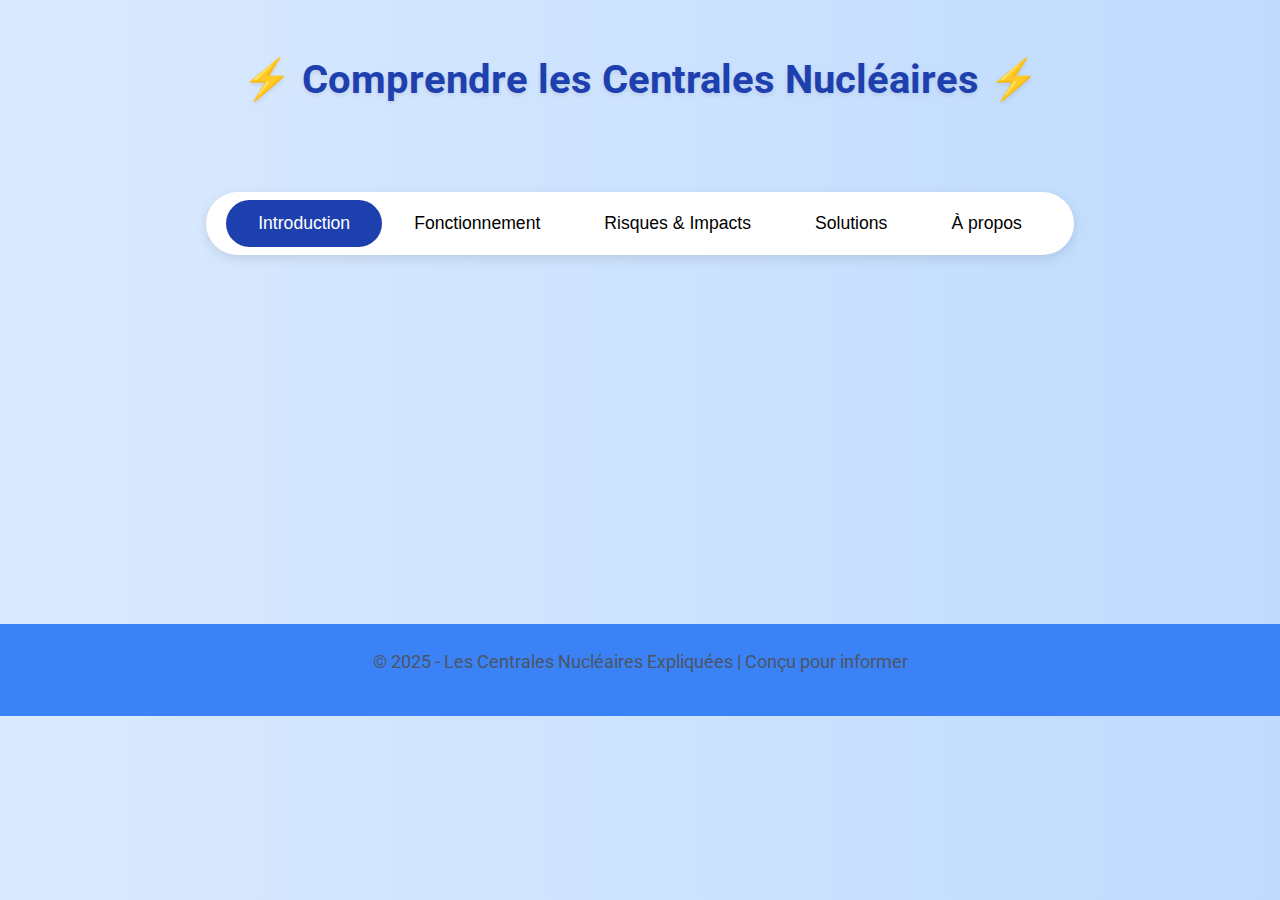
==== index.html @ c34c2023 "index.html" ====
<!DOCTYPE html>
<html lang="fr">
<head>
    <meta charset="UTF-8">
    <meta name="viewport" content="width=device-width, initial-scale=1.0">
    <title>Les Centrales Nucléaires</title>
    <link rel="stylesheet" href="styles.css">
    <link href="https://fonts.googleapis.com/css2?family=Roboto:wght@300;400;700&display=swap" rel="stylesheet">
</head>
<body>
    <div class="intro-overlay">
        <div class="intro-content">
            <h1>Centrale Nucléaire</h1>
            <p>Un projet imaginé par <strong>STRIEGEL Antoine</strong> et <strong>KLEIN Wilfried</strong> </p>
        </div>
    </div>

    <header>
        <h1 class="header-title">⚡ Comprendre les Centrales Nucléaires ⚡ </h1>
    </header>

    <main>
        <div class="tabs">
            <div class="tabs-list">
                <button class="tab-trigger active" data-tab="introduction">Introduction</button>
                <button class="tab-trigger" data-tab="fonctionnement">Fonctionnement</button>
                <button class="tab-trigger" data-tab="risques">Risques & Impacts</button>
                <button class="tab-trigger" data-tab="solutions">Solutions</button>
                <button class="tab-trigger" data-tab="apropos">À propos</button>
            </div>

            <div class="tabs-content">
                <div class="tab-panel active" id="introduction">
                    <div class="card">
                        <h2>📖 Introduction :</h2>
                        <p1>Lorsqu’on évoque le sujet des <strong>centrales nucléaires</strong>, on pense immédiatement aux graves accidents comme <strong>Fukushima</strong> ou encore <strong>Tchernobyl</strong>.</p1>
                        <br></br>
                        <p2>Face aux <strong>craintes</strong> et aux <strong>divers préjugés</strong> sur ce domaine sensible, découvrons aujourd'hui leurs <strong>fonctionnements, leurs risques et les solutions pour un avenir plus sûr</strong>.</p2>
                        <br></br>
                        <div class="image-wrapper">
                            <img src="/images/Carte géographique des réacteurs EDF en exploitation 2022.png" class="image-centree" alt="Description">
                        </div>
                     </div>
                </div>

                <div class="tab-panel" id="fonctionnement">
                    <div class="card">
                        <h2>🔬 Comment une centrale nucléaire produit-elle de l’électricité ?</h2>
                        <p1>Une <strong>centrale nucléaire</strong> est une <strong>centrale électrique thermique</strong>, c’est-à-dire que sa <strong>production d’électricité</strong> provient d’une <strong>source de chaleur</strong>. La spécificité de cette installation est que cette <strong>source de chaleur</strong> provient de l’exploitation du phénomène de <strong>fission nucléaire</strong>. En effet, lors de ce phénomène de <strong>grandes quantités d'énergie</strong> sont libérées lors de la division d'atomes lourds, tel que <strong>l'uranium 235</strong>.</p1>
                        <br></br>
                        <p2>Ce processus se produit <strong>lorsqu’un neutron vient frapper un atome</strong>, ce qui provoque sa fission et enclenche une <strong>réaction en chaîne</strong> par la libération de neutrons supplémentaires. Cette multiplication d’atomes génère une <strong>grande quantité d’énergie</strong> sous forme de chaleur. Cette chaleur crée de la vapeur d’eau, qui <strong>fait tourner les turbines connectées à des alternateurs</strong> fournissant ainsi de <strong>l’électricité !</strong></p2>
                        <br></br>
                        <div class="highlight">⚡ On peut distinguer différents éléments dans ce système complexe. ⚡</div>
                        <br></br>
                        <p3>D’une part, on a le <strong>circuit primaire</strong> : au cœur du réacteur, de <strong>petites pastilles d'uranium enrichi</strong> sont placées dans des <strong>tubes métalliques appelés crayons</strong>. Ces tubes sont <strong>immergés</strong> dans une cuve d'eau, formant ainsi le circuit primaire. Sous l’effet de la <strong>fission des atomes d’uranium</strong>, l'eau dans ce circuit chauffe et <strong>atteint 320°C</strong>. L’eau est <strong>maintenue sous pression</strong> pour rester à <strong>l'état liquide</strong>.</p3>
                        <br></br>
                        <p4>D’autre part, on a le <strong>circuit secondaire</strong> : <strong>l'eau chaude du circuit primaire</strong> est utilisée pour chauffer l'eau du <strong>circuit secondaire</strong> via un générateur de vapeur. La vapeur ainsi produite <strong>actionne des turbines à vapeur</strong>, qui à leur tour font tourner un <strong>alternateur pour produire de l'électricité</strong>.</p4>
                        <br></br>
                        <div class="highlight">🛠️ Schéma de la chaîne de conversion d’énergie d'une centrale nucléaire :  ⚙️</div>
                        <div class="image-wrapper">
                            <img src="/images/nucleaire.png" class="image-centree" alt="Description">
                        </div>
                        <br></br>
                        <p5><strong>L’élévation de la tension</strong> : le courant électrique produit est ensuite <strong>élevé en tension grâce à un transformateur</strong>, atteignant des niveaux de <strong>225 000 à 400 000 volts</strong>. Cela permet de transporter l'électricité <strong>plus efficacement dans le réseau électrique</strong> en minimisant les pertes.</p5>
                        <br></br>
                        <p6>On note également que la <strong>centrale nucléaire</strong> est équipée d’un <strong>circuit de refroidissement</strong> : la vapeur du circuit secondaire est <strong>refroidie pour être transformée à nouveau en eau</strong>. Cela se fait grâce à un <strong>condenseur</strong>, qui peut être alimenté soit par de <strong>l'eau froide prélevée dans la mer ou un fleuve</strong>, soit par de <strong>l'air refroidi dans des tours d'aéroréfrigérants</strong>.</p6>
                        <div class="highlight"> 💨 Illustration des deux circuits de refroidissements existants: ♨️</div>
                        <div class="image-wrapper">
                            <img src="/images/config.png" class="image-centree" alt="Description">
                        </div>
                        <br></br>
                        <p class="paragraphe-encadre">On peut ainsi remarquer que les <strong>émissions de vapeur</strong> à travers les immenses cheminées qu’on peut apercevoir au long n’ont <strong>jamais été en contact directe avec de la radioactivité</strong>. Localement, aucun impact de la radioactivité <strong>n’est notable sur la population !</strong></p>
                        <h2>☢️ Résumons son fontionnemement en quelques lignes !</h2>
                        <p7><strong>De l'énergie thermique</strong> est généré par la <strong>fission d'éléments radioactifs</strong>, cette énergie thermique est ensuite transférée à l’environnement sous la forme <strong>de perte d'énergie thermique</strong>. La majorité de l'énergie est transférée à de <strong>l’eau contenue dans une citerne externe</strong> qui se transforme en vapeur <strong>sous l’effet de la chaleur importante</strong> et devient ainsi de <strong>l'énergie cinétique</strong> afin de faire tourner une <strong>turbine relié à un alternateur</strong> afin de générer une <strong>énergie électrique</strong> avec encore une fois des <strong>pertes thermiques</strong> dans l’environnement.</p7>
                        <div class="image-wrapper">
                            <img src="/images/Fonctionnement centrale nucleaire redim.jpg" class="image-centree" alt="Description">
                        </div>         
                    </div>
                </div>

                <div class="tab-panel" id="risques">
                    <div class="card">
                        <h2>⚠️ Risques et Impacts Environnementaux</h2>
                        <ul>
                            <li><strong>Les catastrophes nucléaires</strong> peuvent rapidement se produire en cas de <strong>défaillance d’un système de la centrale, d’une erreur humaine ou d’une grave catastrophe naturelle</strong>. Les deux catastrophes nucléaires les plus connues sont celles de <strong>Tchernobyl en 1986</strong> et de <strong>Fukushima en 2011</strong></li>
                            <li><strong>Les catastrophes nucléaires majeures</strong> sont un problème car elles représentent <strong>un danger pour la santé de tous !</strong> En effet les radiations entraînent de <strong>nombreux cancers et décès</strong> auprès des populations ayant subi des radiations issues d’une catastrophe nucléaire. Les radiations <strong>baissent très lentement</strong> <em>(nécessité de construire un sarcophage autour de Tchernobyl par exemple)</em> et restent longtemps <strong>très dangereuses pour la santé des espèces vivantes</strong>.</li> 
                            <div class="image-wrapper">
                                <img src="/images/[base64].jfif" class="image-centree" alt="Description">
                            </div>
                            <br></br>
                            <li>Les zones contaminées sont <strong>abandonnées</strong>, comme la ville de Prypiat, <em>ville située à côté de la centrale nucléaire de Tchernobyl</em>. De plus, lors d’une catastrophe nucléaire majeure, un <strong>nuage radioactif</strong> très dangereux peut se déplacer <strong>sur tout un continent</strong>. L’eau peut aussi <strong>être contaminée</strong> comme cela à été le cas pour l’eau utilisée pour refroidir la centrale nucléaire de <em>Fukushima après l’accident nucléaire</em> ce qui pose problème car cette eau doit être conservée dans <strong>d’immenses cuves</strong>.</li>
                            <br></br>
                            <li>Un autre problème conséquent est la <strong>question des déchets nucléaires “ultimes”</strong> qui sont très problématiques car ils sont <strong>extrêmement radioactifs</strong> et doivent être enterrés à des <strong>dizaines de mètres</strong> sous terre pour ne représenter quasiment aucun danger. Tout un processus doit être suivi pour réduire <strong>les radiations de ces déchets</strong>. Se situer trop proche de ces déchets pendant une durée conséquente représenterait aussi un <strong>grand risque pour la santé</strong>.</li>
                        </ul>
                    </div>
                </div>

                <div class="tab-panel" id="solutions">
                    <div class="card">
                        <h2>🌍 Solutions pour un Nucléaire Durable</h2>
                        <ul>
                            <li>Développement de la fusion nucléaire (ex. projet ITER).</li>
                            <li>Petits réacteurs modulaires pour plus de flexibilité.</li>
                            <li>Recyclage des déchets via le procédé PUREX.</li>
                        </ul>
                    </div>
                </div>

                <div class="tab-panel" id="apropos">
                    <div class="card">
                        <h2>👤 À propos</h2>
                        <p>Ce site a été créé par <strong>Dr. Julien Morel</strong>, un passionné de physique nucléaire et de vulgarisation scientifique. Ancien ingénieur chez un grand groupe énergétique français, Julien a travaillé pendant plus de 15 ans sur des projets liés à la sécurité des réacteurs et à la gestion des déchets radioactifs. Après avoir constaté le manque d’informations accessibles au grand public sur ce sujet complexe, il a décidé de lancer ce projet en 2023 pour démystifier l’énergie nucléaire.</p>
                        <p>Auteur de plusieurs articles scientifiques et conférencier invité dans des universités européennes, Julien combine son expertise technique avec une approche pédagogique. Lorsqu’il ne travaille pas sur ce site, il explore les sentiers de randonnée dans les Alpes ou expérimente des recettes de cuisine moléculaire.</p>
                    </div>
                </div>
            </div>
        </div>
    </main>

    <footer>
        <p>© 2025 - Les Centrales Nucléaires Expliquées | Conçu pour informer</p>
    </footer>

    <script src="script.js"></script>
</body>
</html>
---- styles.css ----
/* Réinitialisation */
* {
    margin: 0;
    padding: 0;
    box-sizing: border-box;
}

body {
    font-family: 'Roboto', sans-serif;
    line-height: 1.6;
    color: #333;
    background: linear-gradient(to right, #dbeafe, #bfdbfe);
    overflow-x: hidden;
}

/* Intro Overlay - Utilisation d'une image d'illustration */
.intro-overlay {
    position: fixed;
    inset: 0;
    background-image: url('/images/centrale-nucleaire.jpg');
    background-size: cover;
    background-position: center;
    display: flex;
    align-items: center;
    justify-content: center;
    z-index: 100;
    opacity: 0;
    animation: fadeScale 3s ease forwards;
}

/* Voile sombre pour lisibilité */
.intro-overlay::before {
    content: '';
    position: absolute;
    inset: 0;
    background: rgba(0, 0, 0, 0.5);
}

.intro-content {
    position: relative;
    z-index: 1;
    text-align: center;
}

.intro-content h1 {
    font-size: 3rem;
    color: #ffffff;
    font-weight: 700;
    text-shadow: 0 2px 4px rgba(0, 0, 0, 0.5);
    border: 3px solid #ffd700;
    padding: 0.5rem 1.5rem;
    background: rgba(30, 64, 175, 0.8);
    border-radius: 10px;
    display: inline-block;
    animation: glow 2s infinite alternate;
}

.intro-content p {
    font-size: 1.2rem;
    color: #ffffff;
    margin-top: 1rem;
    text-shadow: 0 2px 4px rgba(0, 0, 0, 0.5);
}

@keyframes fadeScale {
    0% { opacity: 0; transform: scale(0.8); }
    20% { opacity: 1; transform: scale(1); }
    80% { opacity: 1; transform: scale(1); }
    100% { opacity: 0; transform: scale(0.8); display: none; }
}

@keyframes glow {
    0% { box-shadow: 0 0 5px #ffd700; }
    100% { box-shadow: 0 0 20px #ffd700; }
}

/* Header */
header {
    text-align: center;
    padding: 3rem 1rem;
}

.header-title {
    font-size: 2.5rem;
    font-weight: 700;
    color: #1e40af;
    text-shadow: 0 2px 4px rgba(0, 0, 0, 0.1);
}

/* Tabs */
.tabs {
    max-width: 900px;
    margin: 0 auto;
    padding: 2rem 1rem;
}

.tabs-list {
    display: flex;
    justify-content: center;
    background: white;
    padding: 0.5rem;
    border-radius: 50px;
    box-shadow: 0 4px 12px rgba(0, 0, 0, 0.1);
    margin-bottom: 2rem;
}

.tab-trigger {
    padding: 0.8rem 2rem;
    font-size: 1.1rem;
    font-weight: 500;
    border: none;
    background: none;
    cursor: pointer;
    border-radius: 25px;
    transition: all 0.3s ease;
}

.tab-trigger:hover {
    background: #e5e7eb;
}

.tab-trigger.active {
    background: #1e40af;
    color: white;
}

.tabs-content {
    min-height: 300px;
}

.tab-panel {
    display: none;
}

.tab-panel.active {
    display: block;
}

/* Card */
.card {
    background: white;
    padding: 2rem;
    border-radius: 15px;
    box-shadow: 0 6px 12px rgba(0, 0, 0, 0.1);
    transform: scale(0.95);
    opacity: 0;
    animation: cardAppear 0.5s ease forwards;
}

@keyframes cardAppear {
    to { opacity: 1; transform: scale(1); }
}

.card:hover {
    transform: scale(1.02);
    transition: transform 0.3s ease;
}

h2 {
    font-size: 1.8rem;
    font-weight: 600;
    margin-bottom: 1rem;
    color: #1e40af;
}

p {
    font-size: 1.1rem;
    color: #4b5563;
    margin-bottom: 1rem;
}

.highlight {
    font-size: 1.2rem;
    font-weight: 700;
    color: #f59e0b;
    margin: 1rem 0;
    animation: pulse 1.5s infinite;
}

@keyframes pulse {
    0% { transform: scale(1); }
    50% { transform: scale(1.05); }
    100% { transform: scale(1); }
}

.image-placeholder {
    width: 100%;
    height: 200px;
    background: #e5e7eb;
    border-radius: 10px;
    display: flex;
    align-items: center;
    justify-content: center;
    font-style: italic;
    color: #6b7280;
    margin-top: 1rem;
}

ul {
    list-style: disc;
    padding-left: 1.5rem;
    color: #4b5563;
}

ul li {
    margin-bottom: 0.8rem;
}

/* Footer - Fond plus clair */
footer {
    background: #3b82f6; /* Bleu moyen plus clair que #1e40af */
    color: white;
    text-align: center;
    padding: 1.5rem;
}

/* Responsive */
@media (max-width: 768px) {
    .tabs-list {
        flex-direction: column;
        border-radius: 15px;
    }

    .tab-trigger {
        margin: 0.5rem 0;
    }

    .header-title {
        font-size: 2rem;
    }

    .intro-content h1 {
        font-size: 2rem;
        padding: 0.3rem 1rem;
    }

    .intro-content p {
        font-size: 1rem;
    }
}

.image-wrapper {
    text-align: center;    /* Centre les éléments inline ou inline-block */
}

.image-centree {
    max-width: 1200px;
    max-height: 800px;
    width: 100%;
    height: auto;
    display: inline-block; /* Nécessaire pour text-align */
}

.paragraphe-encadre {
    border: 2px solid #000000;
    border-radius: 5px;
    padding: 15px;
}
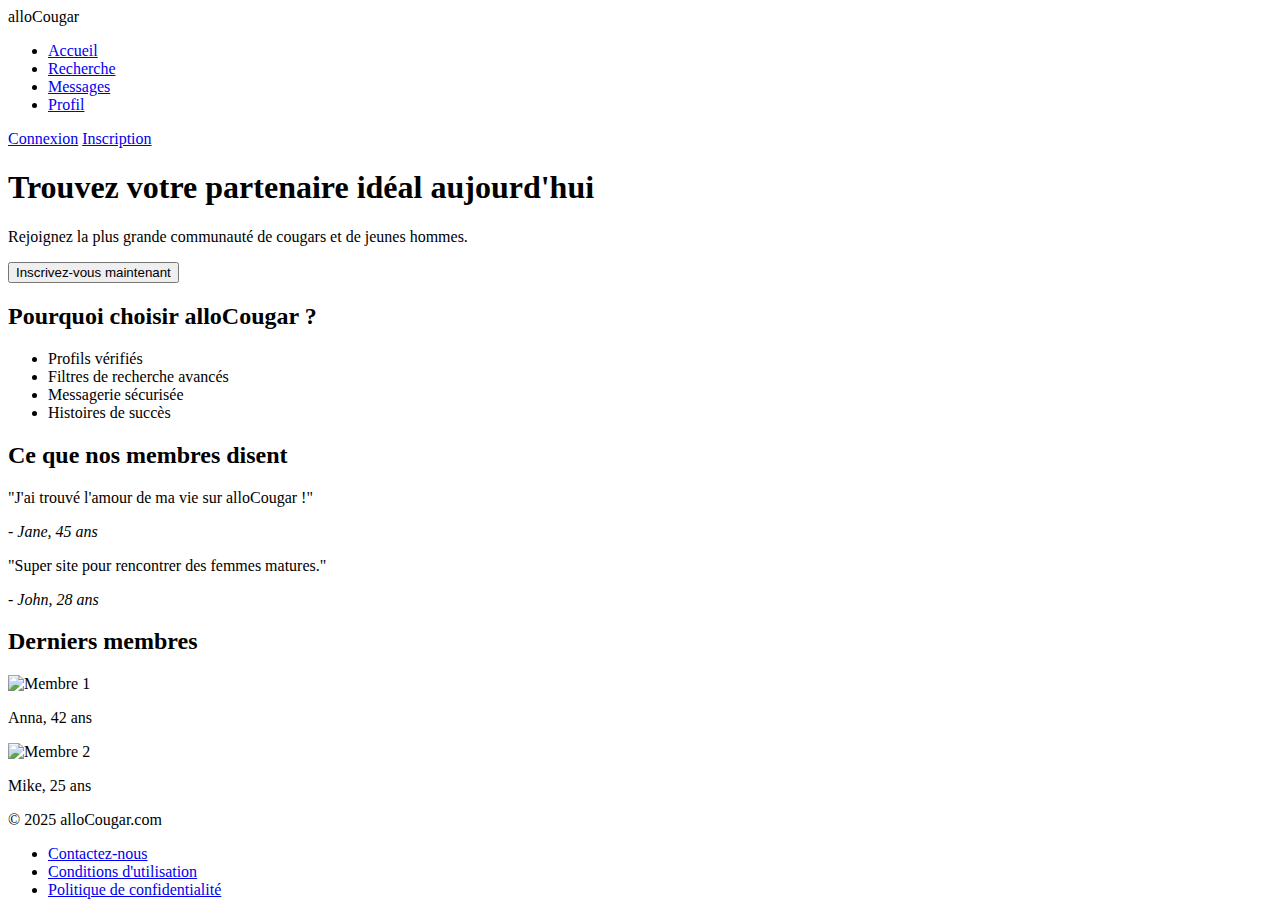
==== commit 311a50f0: "index.html" ====
--- a/index.html
+++ b/index.html
@@ -1,126 +1,69 @@
-<!DOCTYPE html>
-<html lang="fr">
+<html>
 <head>
-    <meta charset="UTF-8">
-    <meta name="viewport" content="width=device-width, initial-scale=1.0">
-    <title>Les Centrales Nucléaires</title>
-    <link rel="stylesheet" href="styles.css">
-    <link href="https://fonts.googleapis.com/css2?family=Roboto:wght@300;400;700&display=swap" rel="stylesheet">
+    <title>alloCougar</title>
+    <link rel="Stylesheet" href="styles.css">
 </head>
 <body>
-    <div class="intro-overlay">
-        <div class="intro-content">
-            <h1>Centrale Nucléaire</h1>
-            <p>Un projet imaginé par <strong>STRIEGEL Antoine</strong> et <strong>KLEIN Wilfried</strong> </p>
+    <header>
+        <div class="logo">alloCougar</div>
+        <nav>
+            <ul>
+                <li><a href="/">Accueil</a></li>
+                <li><a href="/recherche">Recherche</a></li>
+                <li><a href="/messages">Messages</a></li>
+                <li><a href="/profil">Profil</a></li>
+            </ul>
+        </nav>
+        <div class="login-signup">
+            <a href="/connexion">Connexion</a>
+            <a href="/inscription">Inscription</a>
         </div>
-    </div>
-
-    <header>
-        <h1 class="header-title">⚡ Comprendre les Centrales Nucléaires ⚡ </h1>
     </header>
-
     <main>
-        <div class="tabs">
-            <div class="tabs-list">
-                <button class="tab-trigger active" data-tab="introduction">Introduction</button>
-                <button class="tab-trigger" data-tab="fonctionnement">Fonctionnement</button>
-                <button class="tab-trigger" data-tab="risques">Risques & Impacts</button>
-                <button class="tab-trigger" data-tab="solutions">Solutions</button>
-                <button class="tab-trigger" data-tab="apropos">À propos</button>
+        <section class="hero">
+            <h1>Trouvez votre partenaire idéal aujourd'hui</h1>
+            <p>Rejoignez la plus grande communauté de cougars et de jeunes hommes.</p>
+            <button>Inscrivez-vous maintenant</button>
+        </section>
+        <section class="features">
+            <h2>Pourquoi choisir alloCougar ?</h2>
+            <ul>
+                <li>Profils vérifiés</li>
+                <li>Filtres de recherche avancés</li>
+                <li>Messagerie sécurisée</li>
+                <li>Histoires de succès</li>
+            </ul>
+        </section>
+        <section class="testimonials">
+            <h2>Ce que nos membres disent</h2>
+            <div class="testimonial">
+                <p>"J'ai trouvé l'amour de ma vie sur alloCougar !"</p>
+                <cite>- Jane, 45 ans</cite>
             </div>
-
-            <div class="tabs-content">
-                <div class="tab-panel active" id="introduction">
-                    <div class="card">
-                        <h2>📖 Introduction :</h2>
-                        <p1>Lorsqu’on évoque le sujet des <strong>centrales nucléaires</strong>, on pense immédiatement aux graves accidents comme <strong>Fukushima</strong> ou encore <strong>Tchernobyl</strong>.</p1>
-                        <br></br>
-                        <p2>Face aux <strong>craintes</strong> et aux <strong>divers préjugés</strong> sur ce domaine sensible, découvrons aujourd'hui leurs <strong>fonctionnements, leurs risques et les solutions pour un avenir plus sûr</strong>.</p2>
-                        <br></br>
-                        <div class="image-wrapper">
-                            <img src="/images/Carte géographique des réacteurs EDF en exploitation 2022.png" class="image-centree" alt="Description">
-                        </div>
-                     </div>
-                </div>
-
-                <div class="tab-panel" id="fonctionnement">
-                    <div class="card">
-                        <h2>🔬 Comment une centrale nucléaire produit-elle de l’électricité ?</h2>
-                        <p1>Une <strong>centrale nucléaire</strong> est une <strong>centrale électrique thermique</strong>, c’est-à-dire que sa <strong>production d’électricité</strong> provient d’une <strong>source de chaleur</strong>. La spécificité de cette installation est que cette <strong>source de chaleur</strong> provient de l’exploitation du phénomène de <strong>fission nucléaire</strong>. En effet, lors de ce phénomène de <strong>grandes quantités d'énergie</strong> sont libérées lors de la division d'atomes lourds, tel que <strong>l'uranium 235</strong>.</p1>
-                        <br></br>
-                        <p2>Ce processus se produit <strong>lorsqu’un neutron vient frapper un atome</strong>, ce qui provoque sa fission et enclenche une <strong>réaction en chaîne</strong> par la libération de neutrons supplémentaires. Cette multiplication d’atomes génère une <strong>grande quantité d’énergie</strong> sous forme de chaleur. Cette chaleur crée de la vapeur d’eau, qui <strong>fait tourner les turbines connectées à des alternateurs</strong> fournissant ainsi de <strong>l’électricité !</strong></p2>
-                        <br></br>
-                        <div class="highlight">⚡ On peut distinguer différents éléments dans ce système complexe. ⚡</div>
-                        <br></br>
-                        <p3>D’une part, on a le <strong>circuit primaire</strong> : au cœur du réacteur, de <strong>petites pastilles d'uranium enrichi</strong> sont placées dans des <strong>tubes métalliques appelés crayons</strong>. Ces tubes sont <strong>immergés</strong> dans une cuve d'eau, formant ainsi le circuit primaire. Sous l’effet de la <strong>fission des atomes d’uranium</strong>, l'eau dans ce circuit chauffe et <strong>atteint 320°C</strong>. L’eau est <strong>maintenue sous pression</strong> pour rester à <strong>l'état liquide</strong>.</p3>
-                        <br></br>
-                        <p4>D’autre part, on a le <strong>circuit secondaire</strong> : <strong>l'eau chaude du circuit primaire</strong> est utilisée pour chauffer l'eau du <strong>circuit secondaire</strong> via un générateur de vapeur. La vapeur ainsi produite <strong>actionne des turbines à vapeur</strong>, qui à leur tour font tourner un <strong>alternateur pour produire de l'électricité</strong>.</p4>
-                        <br></br>
-                        <div class="highlight">🛠️ Schéma de la chaîne de conversion d’énergie d'une centrale nucléaire :  ⚙️</div>
-                        <div class="image-wrapper">
-                            <img src="/images/nucleaire.png" class="image-centree" alt="Description">
-                        </div>
-                        <br></br>
-                        <p5><strong>L’élévation de la tension</strong> : le courant électrique produit est ensuite <strong>élevé en tension grâce à un transformateur</strong>, atteignant des niveaux de <strong>225 000 à 400 000 volts</strong>. Cela permet de transporter l'électricité <strong>plus efficacement dans le réseau électrique</strong> en minimisant les pertes.</p5>
-                        <br></br>
-                        <p6>On note également que la <strong>centrale nucléaire</strong> est équipée d’un <strong>circuit de refroidissement</strong> : la vapeur du circuit secondaire est <strong>refroidie pour être transformée à nouveau en eau</strong>. Cela se fait grâce à un <strong>condenseur</strong>, qui peut être alimenté soit par de <strong>l'eau froide prélevée dans la mer ou un fleuve</strong>, soit par de <strong>l'air refroidi dans des tours d'aéroréfrigérants</strong>.</p6>
-                        <div class="highlight"> 💨 Illustration des deux circuits de refroidissements existants: ♨️</div>
-                        <div class="image-wrapper">
-                            <img src="/images/config.png" class="image-centree" alt="Description">
-                        </div>
-                        <br></br>
-                        <p class="paragraphe-encadre">On peut ainsi remarquer que les <strong>émissions de vapeur</strong> à travers les immenses cheminées qu’on peut apercevoir au long n’ont <strong>jamais été en contact directe avec de la radioactivité</strong>. Localement, aucun impact de la radioactivité <strong>n’est notable sur la population !</strong></p>
-                        <h2>☢️ Résumons son fontionnemement en quelques lignes !</h2>
-                        <p7><strong>De l'énergie thermique</strong> est généré par la <strong>fission d'éléments radioactifs</strong>, cette énergie thermique est ensuite transférée à l’environnement sous la forme <strong>de perte d'énergie thermique</strong>. La majorité de l'énergie est transférée à de <strong>l’eau contenue dans une citerne externe</strong> qui se transforme en vapeur <strong>sous l’effet de la chaleur importante</strong> et devient ainsi de <strong>l'énergie cinétique</strong> afin de faire tourner une <strong>turbine relié à un alternateur</strong> afin de générer une <strong>énergie électrique</strong> avec encore une fois des <strong>pertes thermiques</strong> dans l’environnement.</p7>
-                        <div class="image-wrapper">
-                            <img src="/images/Fonctionnement centrale nucleaire redim.jpg" class="image-centree" alt="Description">
-                        </div>         
-                    </div>
-                </div>
-
-                <div class="tab-panel" id="risques">
-                    <div class="card">
-                        <h2>⚠️ Risques et Impacts Environnementaux</h2>
-                        <ul>
-                            <li><strong>Les catastrophes nucléaires</strong> peuvent rapidement se produire en cas de <strong>défaillance d’un système de la centrale, d’une erreur humaine ou d’une grave catastrophe naturelle</strong>. Les deux catastrophes nucléaires les plus connues sont celles de <strong>Tchernobyl en 1986</strong> et de <strong>Fukushima en 2011</strong></li>
-                            <li><strong>Les catastrophes nucléaires majeures</strong> sont un problème car elles représentent <strong>un danger pour la santé de tous !</strong> En effet les radiations entraînent de <strong>nombreux cancers et décès</strong> auprès des populations ayant subi des radiations issues d’une catastrophe nucléaire. Les radiations <strong>baissent très lentement</strong> <em>(nécessité de construire un sarcophage autour de Tchernobyl par exemple)</em> et restent longtemps <strong>très dangereuses pour la santé des espèces vivantes</strong>.</li> 
-                            <div class="image-wrapper">
-                                <img src="/images/[base64].jfif" class="image-centree" alt="Description">
-                            </div>
-                            <br></br>
-                            <li>Les zones contaminées sont <strong>abandonnées</strong>, comme la ville de Prypiat, <em>ville située à côté de la centrale nucléaire de Tchernobyl</em>. De plus, lors d’une catastrophe nucléaire majeure, un <strong>nuage radioactif</strong> très dangereux peut se déplacer <strong>sur tout un continent</strong>. L’eau peut aussi <strong>être contaminée</strong> comme cela à été le cas pour l’eau utilisée pour refroidir la centrale nucléaire de <em>Fukushima après l’accident nucléaire</em> ce qui pose problème car cette eau doit être conservée dans <strong>d’immenses cuves</strong>.</li>
-                            <br></br>
-                            <li>Un autre problème conséquent est la <strong>question des déchets nucléaires “ultimes”</strong> qui sont très problématiques car ils sont <strong>extrêmement radioactifs</strong> et doivent être enterrés à des <strong>dizaines de mètres</strong> sous terre pour ne représenter quasiment aucun danger. Tout un processus doit être suivi pour réduire <strong>les radiations de ces déchets</strong>. Se situer trop proche de ces déchets pendant une durée conséquente représenterait aussi un <strong>grand risque pour la santé</strong>.</li>
-                        </ul>
-                    </div>
-                </div>
-
-                <div class="tab-panel" id="solutions">
-                    <div class="card">
-                        <h2>🌍 Solutions pour un Nucléaire Durable</h2>
-                        <ul>
-                            <li>Développement de la fusion nucléaire (ex. projet ITER).</li>
-                            <li>Petits réacteurs modulaires pour plus de flexibilité.</li>
-                            <li>Recyclage des déchets via le procédé PUREX.</li>
-                        </ul>
-                    </div>
-                </div>
-
-                <div class="tab-panel" id="apropos">
-                    <div class="card">
-                        <h2>👤 À propos</h2>
-                        <p>Ce site a été créé par <strong>Dr. Julien Morel</strong>, un passionné de physique nucléaire et de vulgarisation scientifique. Ancien ingénieur chez un grand groupe énergétique français, Julien a travaillé pendant plus de 15 ans sur des projets liés à la sécurité des réacteurs et à la gestion des déchets radioactifs. Après avoir constaté le manque d’informations accessibles au grand public sur ce sujet complexe, il a décidé de lancer ce projet en 2023 pour démystifier l’énergie nucléaire.</p>
-                        <p>Auteur de plusieurs articles scientifiques et conférencier invité dans des universités européennes, Julien combine son expertise technique avec une approche pédagogique. Lorsqu’il ne travaille pas sur ce site, il explore les sentiers de randonnée dans les Alpes ou expérimente des recettes de cuisine moléculaire.</p>
-                    </div>
-                </div>
+            <div class="testimonial">
+                <p>"Super site pour rencontrer des femmes matures."</p>
+                <cite>- John, 28 ans</cite>
             </div>
-        </div>
+        </section>
+        <section class="latest-members">
+            <h2>Derniers membres</h2>
+            <div class="member">
+                <img src="membre1.jpg" alt="Membre 1">
+                <p>Anna, 42 ans</p>
+            </div>
+            <div class="member">
+                <img src="membre2.jpg" alt="Membre 2">
+                <p>Mike, 25 ans</p>
+            </div>
+        </section>
     </main>
-
     <footer>
-        <p>© 2025 - Les Centrales Nucléaires Expliquées | Conçu pour informer</p>
+        <p>&copy; 2025 alloCougar.com</p>
+        <ul>
+            <li><a href="/contact">Contactez-nous</a></li>
+            <li><a href="/conditions">Conditions d'utilisation</a></li>
+            <li><a href="/confidentialite">Politique de confidentialité</a></li>
+        </ul>
     </footer>
-
-    <script src="script.js"></script>
 </body>
 </html>
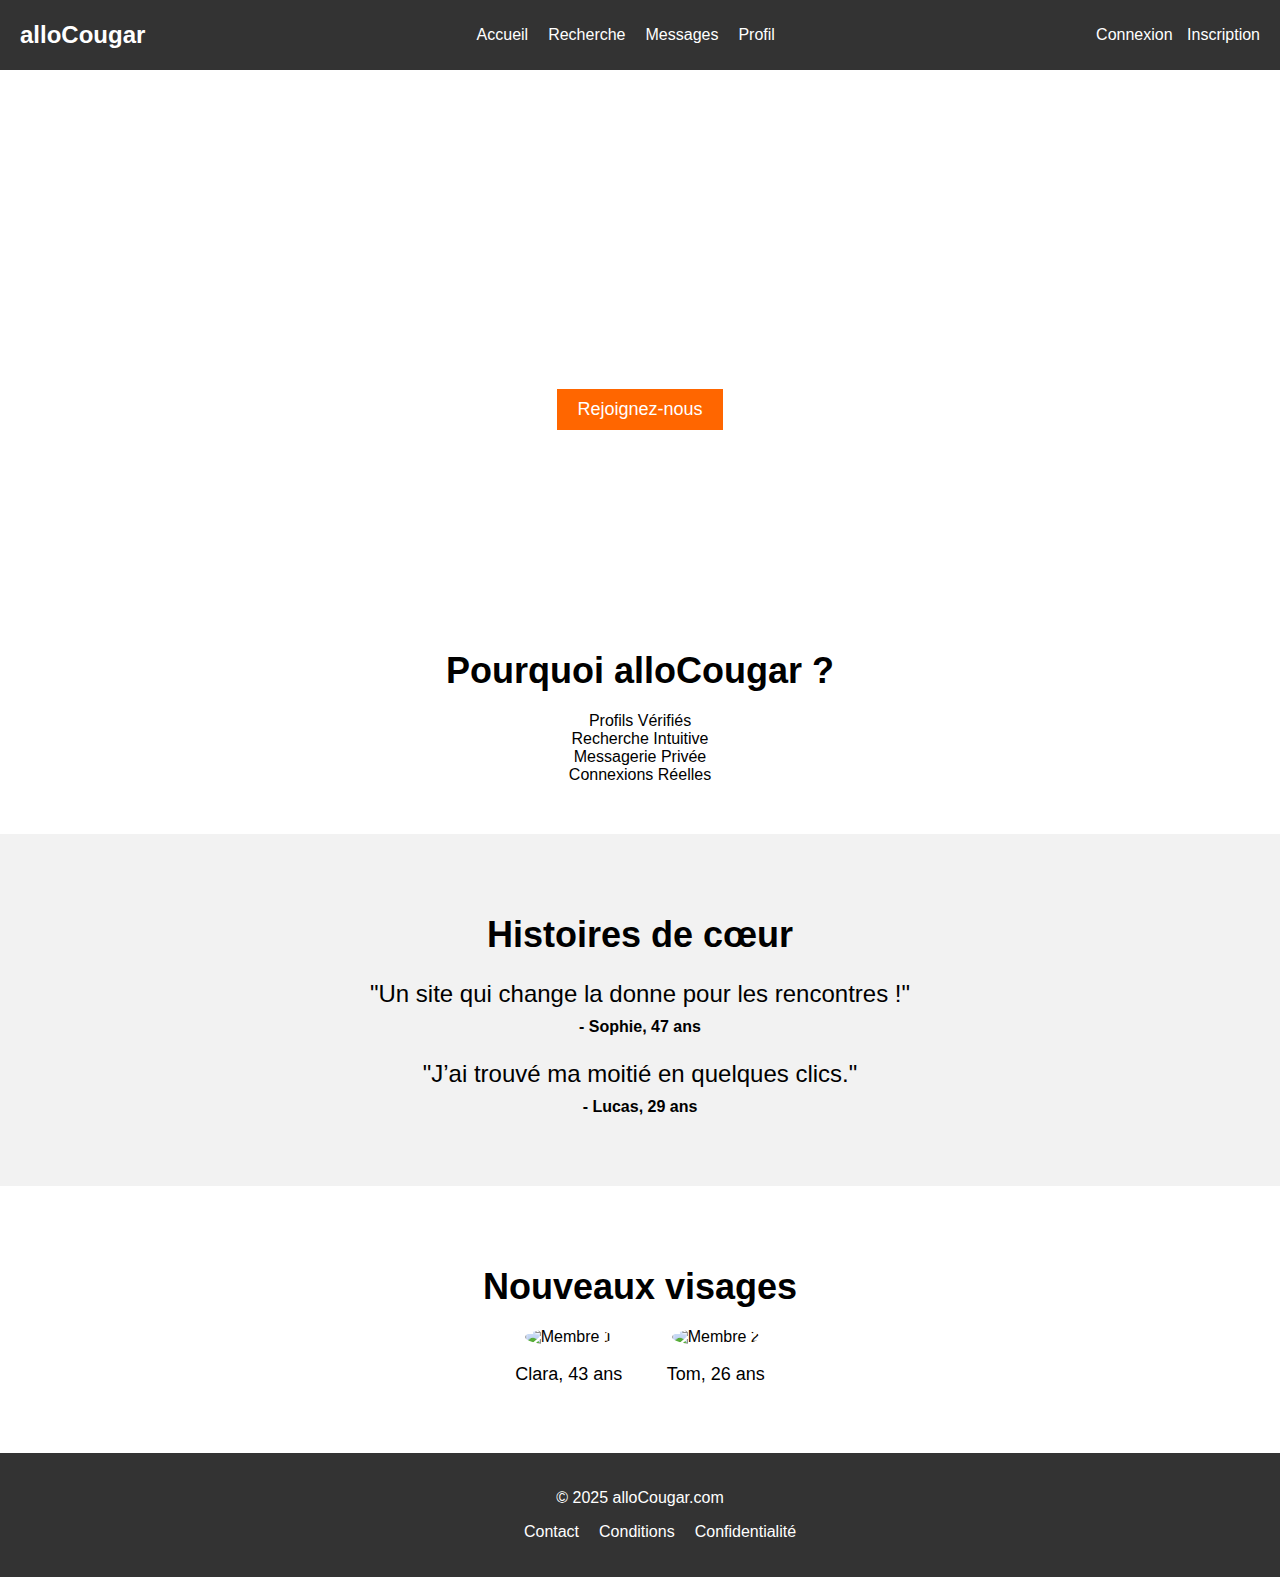
==== commit e633c836: "index.html" ====
--- a/index.html
+++ b/index.html
@@ -1,7 +1,11 @@
-<html>
+<!DOCTYPE html>
+<html lang="fr">
 <head>
-    <title>alloCougar</title>
-    <link rel="Stylesheet" href="styles.css">
+    <meta charset="UTF-8">
+    <meta name="viewport" content="width=device-width, initial-scale=1.0">
+    <title>alloCougar - Rencontres Dynamiques</title>
+    <link rel="stylesheet" href="styles.css">
+    <link href="https://fonts.googleapis.com/css2?family=Montserrat:wght@700&family=Roboto&display=swap" rel="stylesheet">
 </head>
 <body>
     <header>
@@ -16,53 +20,57 @@
         </nav>
         <div class="login-signup">
             <a href="/connexion">Connexion</a>
-            <a href="/inscription">Inscription</a>
+            <a href="/inscription" class="signup-btn">Inscription</a>
         </div>
     </header>
     <main>
         <section class="hero">
-            <h1>Trouvez votre partenaire idéal aujourd'hui</h1>
-            <p>Rejoignez la plus grande communauté de cougars et de jeunes hommes.</p>
-            <button>Inscrivez-vous maintenant</button>
+            <h1>Découvrez l'amour sans limites</h1>
+            <p>Rencontrez des cougars audacieuses et des hommes passionnés.</p>
+            <button class="hero-btn">Rejoignez-nous</button>
         </section>
         <section class="features">
-            <h2>Pourquoi choisir alloCougar ?</h2>
-            <ul>
-                <li>Profils vérifiés</li>
-                <li>Filtres de recherche avancés</li>
-                <li>Messagerie sécurisée</li>
-                <li>Histoires de succès</li>
-            </ul>
+            <h2>Pourquoi alloCougar ?</h2>
+            <div class="feature-grid">
+                <div class="feature-item">Profils Vérifiés</div>
+                <div class="feature-item">Recherche Intuitive</div>
+                <div class="feature-item">Messagerie Privée</div>
+                <div class="feature-item">Connexions Réelles</div>
+            </div>
         </section>
         <section class="testimonials">
-            <h2>Ce que nos membres disent</h2>
-            <div class="testimonial">
-                <p>"J'ai trouvé l'amour de ma vie sur alloCougar !"</p>
-                <cite>- Jane, 45 ans</cite>
-            </div>
-            <div class="testimonial">
-                <p>"Super site pour rencontrer des femmes matures."</p>
-                <cite>- John, 28 ans</cite>
+            <h2>Histoires de cœur</h2>
+            <div class="testimonial-grid">
+                <div class="testimonial">
+                    <p>"Un site qui change la donne pour les rencontres !"</p>
+                    <cite>- Sophie, 47 ans</cite>
+                </div>
+                <div class="testimonial">
+                    <p>"J’ai trouvé ma moitié en quelques clics."</p>
+                    <cite>- Lucas, 29 ans</cite>
+                </div>
             </div>
         </section>
         <section class="latest-members">
-            <h2>Derniers membres</h2>
-            <div class="member">
-                <img src="membre1.jpg" alt="Membre 1">
-                <p>Anna, 42 ans</p>
-            </div>
-            <div class="member">
-                <img src="membre2.jpg" alt="Membre 2">
-                <p>Mike, 25 ans</p>
+            <h2>Nouveaux visages</h2>
+            <div class="member-grid">
+                <div class="member">
+                    <img src="membre1.jpg" alt="Membre 1">
+                    <p>Clara, 43 ans</p>
+                </div>
+                <div class="member">
+                    <img src="membre2.jpg" alt="Membre 2">
+                    <p>Tom, 26 ans</p>
+                </div>
             </div>
         </section>
     </main>
     <footer>
-        <p>&copy; 2025 alloCougar.com</p>
+        <p>© 2025 alloCougar.com</p>
         <ul>
-            <li><a href="/contact">Contactez-nous</a></li>
-            <li><a href="/conditions">Conditions d'utilisation</a></li>
-            <li><a href="/confidentialite">Politique de confidentialité</a></li>
+            <li><a href="/contact">Contact</a></li>
+            <li><a href="/conditions">Conditions</a></li>
+            <li><a href="/confidentialite">Confidentialité</a></li>
         </ul>
     </footer>
 </body>
--- a/styles.css
+++ b/styles.css
@@ -0,0 +1,202 @@
+body {
+    font-family: Arial, sans-serif;
+    margin: 0;
+    padding: 0;
+}
+
+header {
+    background-color: #333;
+    color: #fff;
+    padding: 10px 20px;
+    display: flex;
+    justify-content: space-between;
+    align-items: center;
+}
+
+.logo {
+    font-size: 24px;
+    font-weight: bold;
+}
+
+nav ul {
+    list-style: none;
+    display: flex;
+}
+
+nav ul li {
+    margin-right: 20px;
+}
+
+nav ul li a {
+    color: #fff;
+    text-decoration: none;
+}
+
+.login-signup a {
+    color: #fff;
+    text-decoration: none;
+    margin-left: 10px;
+}
+
+.hero {
+    background-image: url('hero.jpg');
+    background-size: cover;
+    height: 500px;
+    display: flex;
+    flex-direction: column;
+    justify-content: center;
+    align-items: center;
+    text-align: center;
+}
+
+.hero h1 {
+    font-size: 48px;
+    color: #fff;
+    margin-bottom: 20px;
+}
+
+.hero p {
+    font-size: 24px;
+    color: #fff;
+    margin-bottom: 20px;
+}
+
+.hero button {
+    background-color: #ff6600;
+    color: #fff;
+    border: none;
+    padding: 10px 20px;
+    font-size: 18px;
+    cursor: pointer;
+}
+
+.features {
+    padding: 50px 0;
+    text-align: center;
+}
+
+.features h2 {
+    font-size: 36px;
+    margin-bottom: 20px;
+}
+
+.features ul {
+    list-style: none;
+    display: flex;
+    justify-content: space-around;
+}
+
+.features ul li {
+    font-size: 24px;
+    margin: 0 20px;
+}
+
+.testimonials {
+    background-color: #f2f2f2;
+    padding: 50px 0;
+    text-align: center;
+}
+
+.testimonials h2 {
+    font-size: 36px;
+    margin-bottom: 20px;
+}
+
+.testimonial {
+    margin-bottom: 20px;
+}
+
+.testimonial p {
+    font-size: 24px;
+    margin-bottom: 10px;
+}
+
+.testimonial cite {
+    font-style: normal;
+    font-weight: bold;
+}
+
+.latest-members {
+    padding: 50px 0;
+    text-align: center;
+}
+
+.latest-members h2 {
+    font-size: 36px;
+    margin-bottom: 20px;
+}
+
+.member {
+    display: inline-block;
+    margin: 0 20px;
+}
+
+.member img {
+    width: 200px;
+    height: 200px;
+    border-radius: 50%;
+}
+
+.member p {
+    font-size: 18px;
+}
+
+footer {
+    background-color: #333;
+    color: #fff;
+    padding: 20px 0;
+    text-align: center;
+}
+
+footer ul {
+    list-style: none;
+    display: flex;
+    justify-content: center;
+}
+
+footer ul li {
+    margin: 0 10px;
+}
+
+footer ul li a {
+    color: #fff;
+    text-decoration: none;
+}
+
+/* Media Queries pour la réactivité */
+
+@media (max-width: 768px) {
+    header {
+        flex-direction: column;
+        align-items: flex-start;
+    }
+    nav ul {
+        flex-direction: column;
+        margin-top: 10px;
+    }
+    nav ul li {
+        margin-right: 0;
+        margin-bottom: 10px;
+    }
+    .hero {
+        height: 300px;
+    }
+    .hero h1 {
+        font-size: 36px;
+    }
+    .hero p {
+        font-size: 18px;
+    }
+    .features ul {
+        flex-direction: column;
+    }
+    .features ul li {
+        margin: 10px 0;
+    }
+    .testimonials .testimonial {
+        margin-bottom: 30px;
+    }
+    .latest-members .member {
+        margin: 20px 0;
+    }
+}
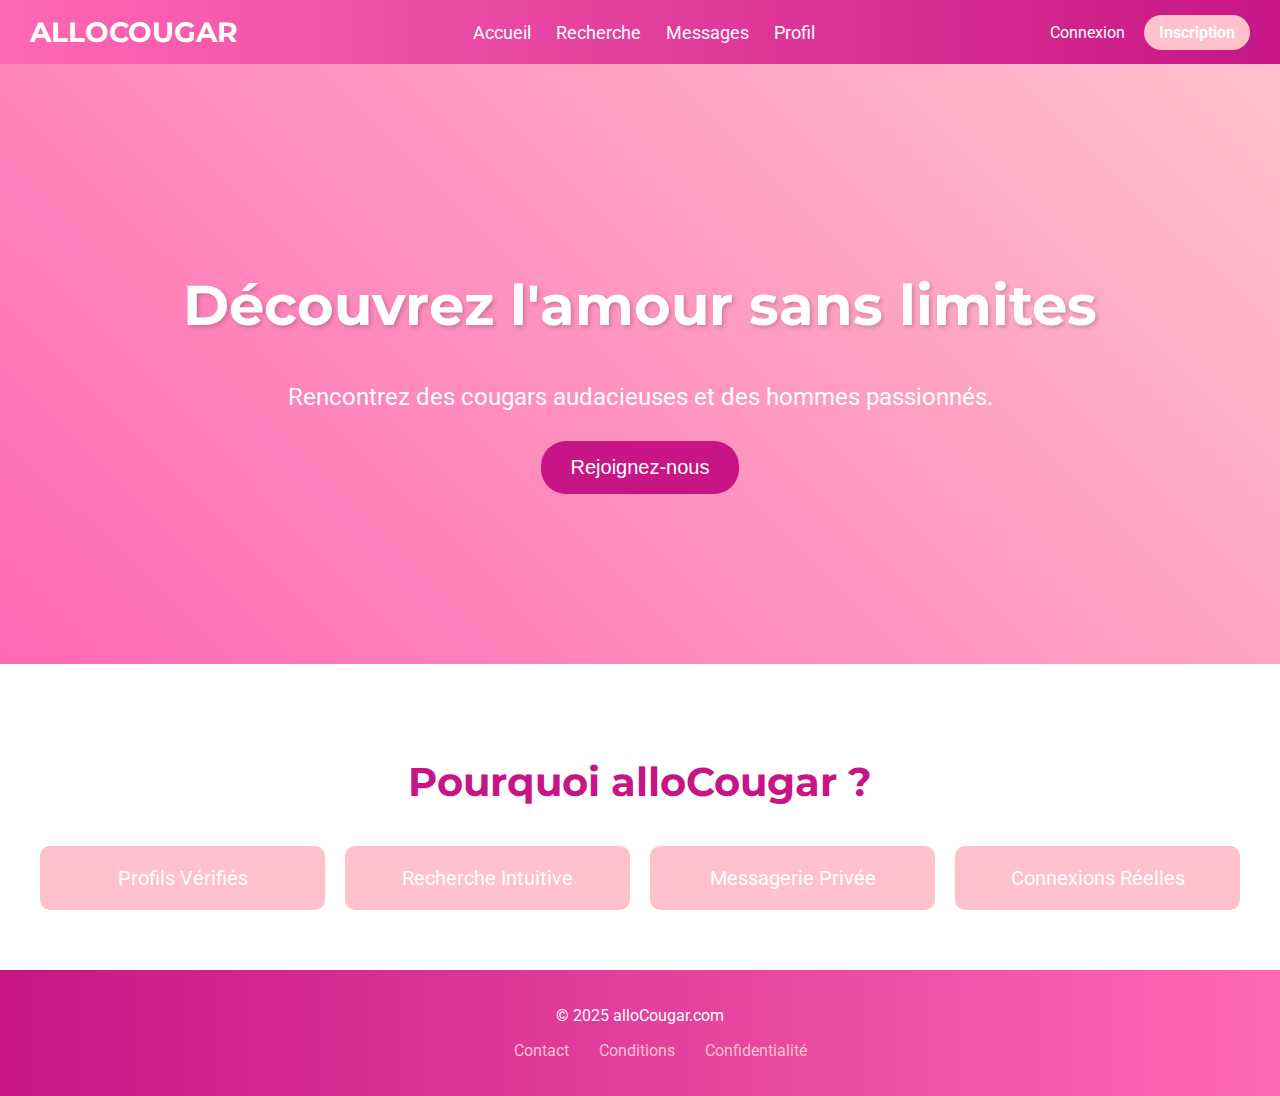
==== commit d91e84e7: "index.html" ====
--- a/index.html
+++ b/index.html
@@ -3,7 +3,7 @@
 <head>
     <meta charset="UTF-8">
     <meta name="viewport" content="width=device-width, initial-scale=1.0">
-    <title>alloCougar - Rencontres Dynamiques</title>
+    <title>alloCougar - Accueil</title>
     <link rel="stylesheet" href="styles.css">
     <link href="https://fonts.googleapis.com/css2?family=Montserrat:wght@700&family=Roboto&display=swap" rel="stylesheet">
 </head>
@@ -12,15 +12,15 @@
         <div class="logo">alloCougar</div>
         <nav>
             <ul>
-                <li><a href="/">Accueil</a></li>
-                <li><a href="/recherche">Recherche</a></li>
-                <li><a href="/messages">Messages</a></li>
-                <li><a href="/profil">Profil</a></li>
+                <li><a href="index.html">Accueil</a></li>
+                <li><a href="recherche.html">Recherche</a></li>
+                <li><a href="messages.html">Messages</a></li>
+                <li><a href="profil.html">Profil</a></li>
             </ul>
         </nav>
         <div class="login-signup">
-            <a href="/connexion">Connexion</a>
-            <a href="/inscription" class="signup-btn">Inscription</a>
+            <a href="connexion.html">Connexion</a>
+            <a href="inscription.html" class="signup-btn">Inscription</a>
         </div>
     </header>
     <main>
@@ -38,39 +38,13 @@
                 <div class="feature-item">Connexions Réelles</div>
             </div>
         </section>
-        <section class="testimonials">
-            <h2>Histoires de cœur</h2>
-            <div class="testimonial-grid">
-                <div class="testimonial">
-                    <p>"Un site qui change la donne pour les rencontres !"</p>
-                    <cite>- Sophie, 47 ans</cite>
-                </div>
-                <div class="testimonial">
-                    <p>"J’ai trouvé ma moitié en quelques clics."</p>
-                    <cite>- Lucas, 29 ans</cite>
-                </div>
-            </div>
-        </section>
-        <section class="latest-members">
-            <h2>Nouveaux visages</h2>
-            <div class="member-grid">
-                <div class="member">
-                    <img src="membre1.jpg" alt="Membre 1">
-                    <p>Clara, 43 ans</p>
-                </div>
-                <div class="member">
-                    <img src="membre2.jpg" alt="Membre 2">
-                    <p>Tom, 26 ans</p>
-                </div>
-            </div>
-        </section>
     </main>
     <footer>
         <p>© 2025 alloCougar.com</p>
         <ul>
-            <li><a href="/contact">Contact</a></li>
-            <li><a href="/conditions">Conditions</a></li>
-            <li><a href="/confidentialite">Confidentialité</a></li>
+            <li><a href="contact.html">Contact</a></li>
+            <li><a href="conditions.html">Conditions</a></li>
+            <li><a href="confidentialite.html">Confidentialité</a></li>
         </ul>
     </footer>
 </body>
--- a/styles.css
+++ b/styles.css
@@ -1,148 +1,228 @@
 body {
-    font-family: Arial, sans-serif;
+    font-family: 'Roboto', sans-serif;
     margin: 0;
     padding: 0;
+    background-color: #f9f9f9;
+    color: #333;
 }
 
 header {
-    background-color: #333;
-    color: #fff;
-    padding: 10px 20px;
+    background: linear-gradient(90deg, #FF69B4, #C71585);
+    color: #fff;
+    padding: 15px 30px;
     display: flex;
     justify-content: space-between;
     align-items: center;
+    box-shadow: 0 4px 6px rgba(0, 0, 0, 0.1);
 }
 
 .logo {
-    font-size: 24px;
-    font-weight: bold;
+    font-family: 'Montserrat', sans-serif;
+    font-size: 28px;
+    font-weight: 700;
+    text-transform: uppercase;
 }
 
 nav ul {
     list-style: none;
     display: flex;
+    margin: 0;
 }
 
 nav ul li {
-    margin-right: 20px;
+    margin-right: 25px;
 }
 
 nav ul li a {
     color: #fff;
     text-decoration: none;
+    font-size: 18px;
+    transition: color 0.3s ease;
+}
+
+nav ul li a:hover {
+    color: #FFC1CC;
 }
 
 .login-signup a {
     color: #fff;
     text-decoration: none;
-    margin-left: 10px;
+    margin-left: 15px;
+    font-size: 16px;
+}
+
+.signup-btn {
+    background-color: #FFC1CC;
+    padding: 8px 15px;
+    border-radius: 20px;
+    color: #C71585;
+    font-weight: bold;
+    transition: transform 0.2s ease;
+}
+
+.signup-btn:hover {
+    transform: scale(1.05);
 }
 
 .hero {
-    background-image: url('hero.jpg');
-    background-size: cover;
-    height: 500px;
+    background: linear-gradient(45deg, #FF69B4, #FFC1CC);
+    height: 600px;
     display: flex;
     flex-direction: column;
     justify-content: center;
     align-items: center;
     text-align: center;
+    position: relative;
+    overflow: hidden;
 }
 
 .hero h1 {
-    font-size: 48px;
+    font-family: 'Montserrat', sans-serif;
+    font-size: 56px;
     color: #fff;
     margin-bottom: 20px;
+    text-shadow: 2px 2px 4px rgba(0, 0, 0, 0.2);
 }
 
 .hero p {
     font-size: 24px;
     color: #fff;
-    margin-bottom: 20px;
-}
-
-.hero button {
-    background-color: #ff6600;
+    margin-bottom: 30px;
+}
+
+.hero-btn {
+    background-color: #C71585;
     color: #fff;
     border: none;
-    padding: 10px 20px;
-    font-size: 18px;
+    padding: 15px 30px;
+    font-size: 20px;
+    border-radius: 25px;
     cursor: pointer;
+    transition: transform 0.3s ease, box-shadow 0.3s ease;
+}
+
+.hero-btn:hover {
+    transform: translateY(-3px);
+    box-shadow: 0 6px 12px rgba(0, 0, 0, 0.2);
 }
 
 .features {
-    padding: 50px 0;
-    text-align: center;
+    padding: 60px 20px;
+    text-align: center;
+    background-color: #fff;
 }
 
 .features h2 {
-    font-size: 36px;
-    margin-bottom: 20px;
-}
-
-.features ul {
-    list-style: none;
-    display: flex;
-    justify-content: space-around;
-}
-
-.features ul li {
-    font-size: 24px;
-    margin: 0 20px;
+    font-family: 'Montserrat', sans-serif;
+    font-size: 40px;
+    color: #C71585;
+    margin-bottom: 40px;
+}
+
+.feature-grid {
+    display: grid;
+    grid-template-columns: repeat(auto-fit, minmax(200px, 1fr));
+    gap: 20px;
+    max-width: 1200px;
+    margin: 0 auto;
+}
+
+.feature-item {
+    background-color: #FFC1CC;
+    padding: 20px;
+    border-radius: 10px;
+    font-size: 20px;
+    color: #fff;
+    transition: transform 0.3s ease;
+}
+
+.feature-item:hover {
+    transform: scale(1.05);
 }
 
 .testimonials {
-    background-color: #f2f2f2;
-    padding: 50px 0;
+    background-color: #f9f9f9;
+    padding: 60px 20px;
     text-align: center;
 }
 
 .testimonials h2 {
-    font-size: 36px;
-    margin-bottom: 20px;
+    font-family: 'Montserrat', sans-serif;
+    font-size: 40px;
+    color: #FF69B4;
+    margin-bottom: 40px;
+}
+
+.testimonial-grid {
+    display: grid;
+    grid-template-columns: repeat(auto-fit, minmax(300px, 1fr));
+    gap: 30px;
+    max-width: 1200px;
+    margin: 0 auto;
 }
 
 .testimonial {
-    margin-bottom: 20px;
+    background-color: #fff;
+    padding: 20px;
+    border-radius: 10px;
+    box-shadow: 0 4px 8px rgba(0, 0, 0, 0.1);
 }
 
 .testimonial p {
-    font-size: 24px;
+    font-size: 20px;
+    color: #333;
     margin-bottom: 10px;
 }
 
 .testimonial cite {
-    font-style: normal;
-    font-weight: bold;
+    font-style: italic;
+    color: #C71585;
 }
 
 .latest-members {
-    padding: 50px 0;
+    padding: 60px 20px;
     text-align: center;
 }
 
 .latest-members h2 {
-    font-size: 36px;
-    margin-bottom: 20px;
+    font-family: 'Montserrat', sans-serif;
+    font-size: 40px;
+    color: #C71585;
+    margin-bottom: 40px;
+}
+
+.member-grid {
+    display: grid;
+    grid-template-columns: repeat(auto-fit, minmax(200px, 1fr));
+    gap: 20px;
+    max-width: 1200px;
+    margin: 0 auto;
 }
 
 .member {
-    display: inline-block;
-    margin: 0 20px;
+    text-align: center;
 }
 
 .member img {
-    width: 200px;
-    height: 200px;
+    width: 180px;
+    height: 180px;
     border-radius: 50%;
+    border: 4px solid #FFC1CC;
+    transition: transform 0.3s ease;
+}
+
+.member img:hover {
+    transform: scale(1.1);
 }
 
 .member p {
     font-size: 18px;
+    color: #333;
+    margin-top: 10px;
 }
 
 footer {
-    background-color: #333;
+    background: linear-gradient(90deg, #C71585, #FF69B4);
     color: #fff;
     padding: 20px 0;
     text-align: center;
@@ -152,19 +232,24 @@
     list-style: none;
     display: flex;
     justify-content: center;
+    margin-top: 10px;
 }
 
 footer ul li {
-    margin: 0 10px;
+    margin: 0 15px;
 }
 
 footer ul li a {
-    color: #fff;
+    color: #FFC1CC;
     text-decoration: none;
-}
-
-/* Media Queries pour la réactivité */
-
+    font-size: 16px;
+}
+
+footer ul li a:hover {
+    color: #fff;
+}
+
+/* Réactivité */
 @media (max-width: 768px) {
     header {
         flex-direction: column;
@@ -172,14 +257,13 @@
     }
     nav ul {
         flex-direction: column;
-        margin-top: 10px;
+        margin-top: 15px;
     }
     nav ul li {
-        margin-right: 0;
-        margin-bottom: 10px;
+        margin: 10px 0;
     }
     .hero {
-        height: 300px;
+        height: 400px;
     }
     .hero h1 {
         font-size: 36px;
@@ -187,16 +271,8 @@
     .hero p {
         font-size: 18px;
     }
-    .features ul {
-        flex-direction: column;
-    }
-    .features ul li {
-        margin: 10px 0;
-    }
-    .testimonials .testimonial {
-        margin-bottom: 30px;
-    }
-    .latest-members .member {
-        margin: 20px 0;
-    }
-}
+    .hero-btn {
+        padding: 10px 20px;
+        font-size: 16px;
+    }
+}
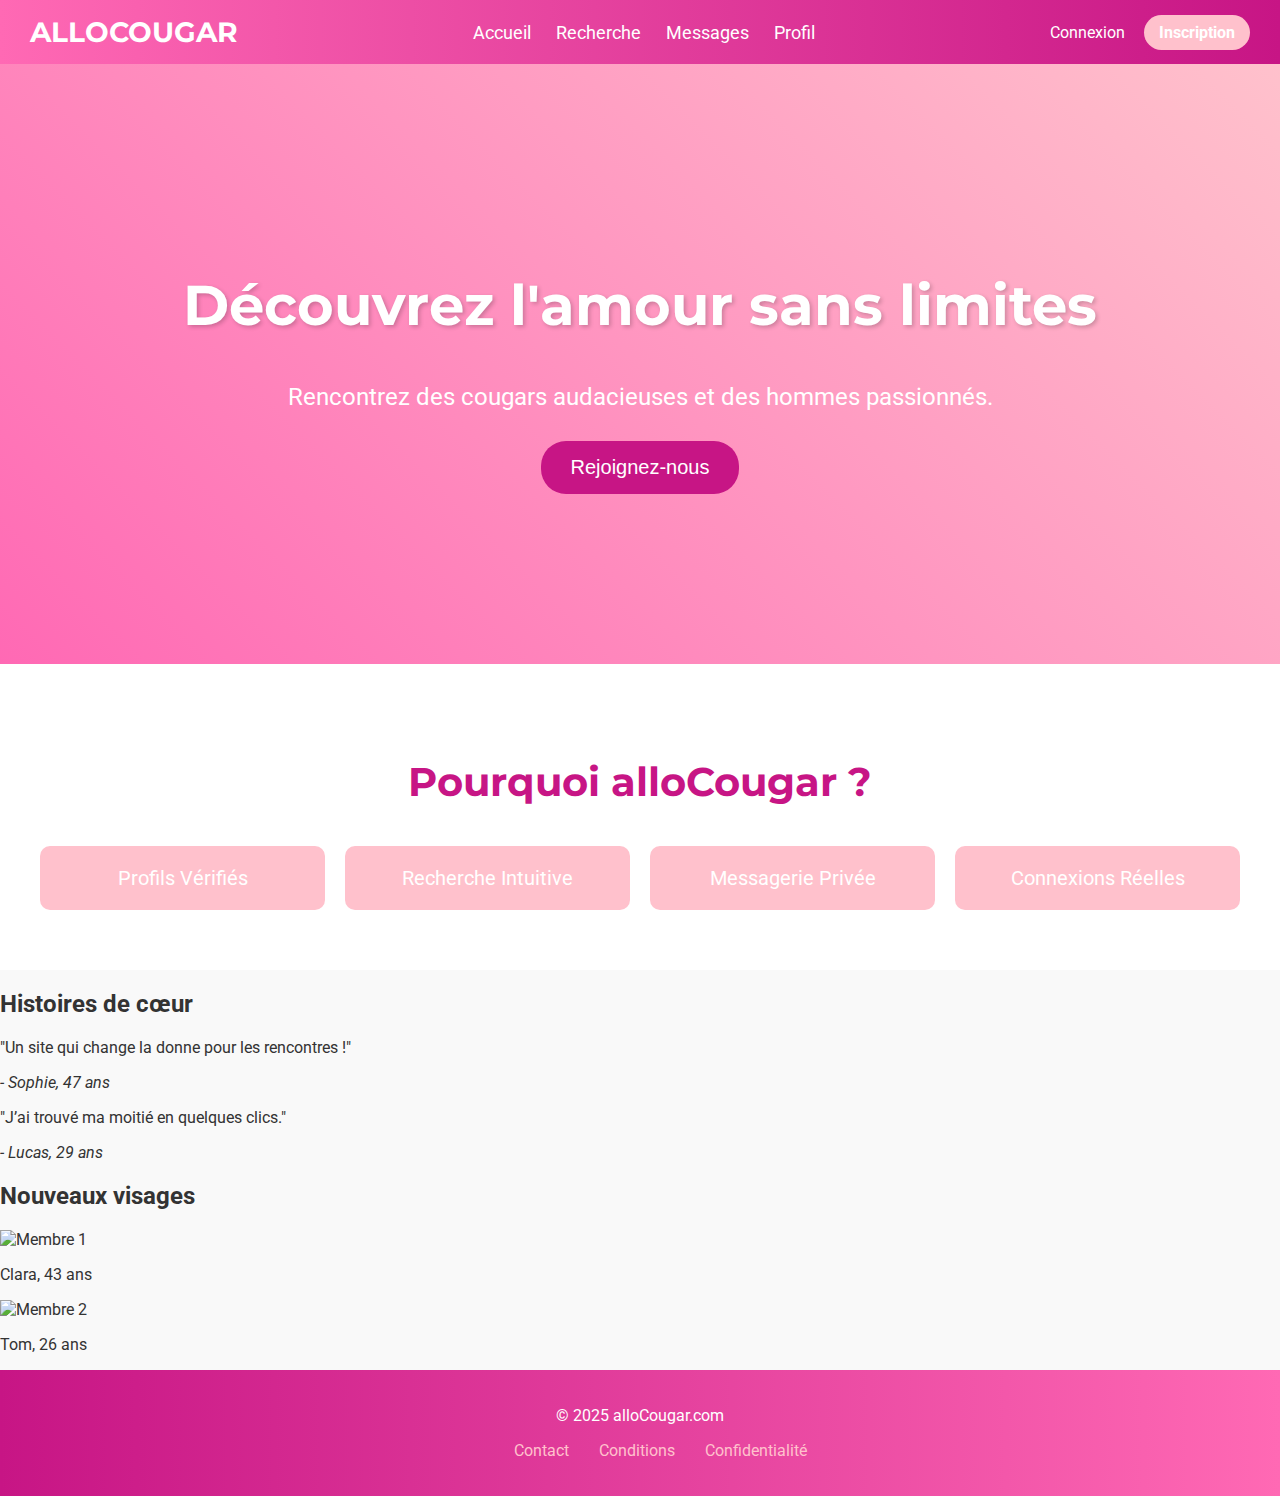
==== commit 8ab19226: "index.html" ====
--- a/index.html
+++ b/index.html
@@ -3,7 +3,7 @@
 <head>
     <meta charset="UTF-8">
     <meta name="viewport" content="width=device-width, initial-scale=1.0">
-    <title>alloCougar - Accueil</title>
+    <title>alloCougar - Rencontres Dynamiques</title>
     <link rel="stylesheet" href="styles.css">
     <link href="https://fonts.googleapis.com/css2?family=Montserrat:wght@700&family=Roboto&display=swap" rel="stylesheet">
 </head>
@@ -12,15 +12,15 @@
         <div class="logo">alloCougar</div>
         <nav>
             <ul>
-                <li><a href="index.html">Accueil</a></li>
-                <li><a href="recherche.html">Recherche</a></li>
-                <li><a href="messages.html">Messages</a></li>
-                <li><a href="profil.html">Profil</a></li>
+                <li><a href="/">Accueil</a></li>
+                <li><a href="/recherche">Recherche</a></li>
+                <li><a href="/messages">Messages</a></li>
+                <li><a href="/profil">Profil</a></li>
             </ul>
         </nav>
         <div class="login-signup">
-            <a href="connexion.html">Connexion</a>
-            <a href="inscription.html" class="signup-btn">Inscription</a>
+            <a href="/connexion">Connexion</a>
+            <a href="/inscription" class="signup-btn">Inscription</a>
         </div>
     </header>
     <main>
@@ -38,13 +38,39 @@
                 <div class="feature-item">Connexions Réelles</div>
             </div>
         </section>
+        <section class="testimonials">
+            <h2>Histoires de cœur</h2>
+            <div class="testimonial-grid">
+                <div class="testimonial">
+                    <p>"Un site qui change la donne pour les rencontres !"</p>
+                    <cite>- Sophie, 47 ans</cite>
+                </div>
+                <div class="testimonial">
+                    <p>"J’ai trouvé ma moitié en quelques clics."</p>
+                    <cite>- Lucas, 29 ans</cite>
+                </div>
+            </div>
+        </section>
+        <section class="latest-members">
+            <h2>Nouveaux visages</h2>
+            <div class="member-grid">
+                <div class="member">
+                    <img src="membre1.jpg" alt="Membre 1">
+                    <p>Clara, 43 ans</p>
+                </div>
+                <div class="member">
+                    <img src="membre2.jpg" alt="Membre 2">
+                    <p>Tom, 26 ans</p>
+                </div>
+            </div>
+        </section>
     </main>
     <footer>
         <p>© 2025 alloCougar.com</p>
         <ul>
-            <li><a href="contact.html">Contact</a></li>
-            <li><a href="conditions.html">Conditions</a></li>
-            <li><a href="confidentialite.html">Confidentialité</a></li>
+            <li><a href="/contact">Contact</a></li>
+            <li><a href="/conditions">Conditions</a></li>
+            <li><a href="/confidentialite">Confidentialité</a></li>
         </ul>
     </footer>
 </body>
--- a/styles.css
+++ b/styles.css
@@ -140,85 +140,22 @@
     transform: scale(1.05);
 }
 
-.testimonials {
-    background-color: #f9f9f9;
+.content {
     padding: 60px 20px;
     text-align: center;
-}
-
-.testimonials h2 {
+    background-color: #fff;
+}
+
+.content h1 {
     font-family: 'Montserrat', sans-serif;
     font-size: 40px;
     color: #FF69B4;
-    margin-bottom: 40px;
-}
-
-.testimonial-grid {
-    display: grid;
-    grid-template-columns: repeat(auto-fit, minmax(300px, 1fr));
-    gap: 30px;
-    max-width: 1200px;
-    margin: 0 auto;
-}
-
-.testimonial {
-    background-color: #fff;
-    padding: 20px;
-    border-radius: 10px;
-    box-shadow: 0 4px 8px rgba(0, 0, 0, 0.1);
-}
-
-.testimonial p {
+    margin-bottom: 20px;
+}
+
+.content p {
     font-size: 20px;
     color: #333;
-    margin-bottom: 10px;
-}
-
-.testimonial cite {
-    font-style: italic;
-    color: #C71585;
-}
-
-.latest-members {
-    padding: 60px 20px;
-    text-align: center;
-}
-
-.latest-members h2 {
-    font-family: 'Montserrat', sans-serif;
-    font-size: 40px;
-    color: #C71585;
-    margin-bottom: 40px;
-}
-
-.member-grid {
-    display: grid;
-    grid-template-columns: repeat(auto-fit, minmax(200px, 1fr));
-    gap: 20px;
-    max-width: 1200px;
-    margin: 0 auto;
-}
-
-.member {
-    text-align: center;
-}
-
-.member img {
-    width: 180px;
-    height: 180px;
-    border-radius: 50%;
-    border: 4px solid #FFC1CC;
-    transition: transform 0.3s ease;
-}
-
-.member img:hover {
-    transform: scale(1.1);
-}
-
-.member p {
-    font-size: 18px;
-    color: #333;
-    margin-top: 10px;
 }
 
 footer {
@@ -275,4 +212,10 @@
         padding: 10px 20px;
         font-size: 16px;
     }
-}
+    .content h1 {
+        font-size: 32px;
+    }
+    .content p {
+        font-size: 16px;
+    }
+}
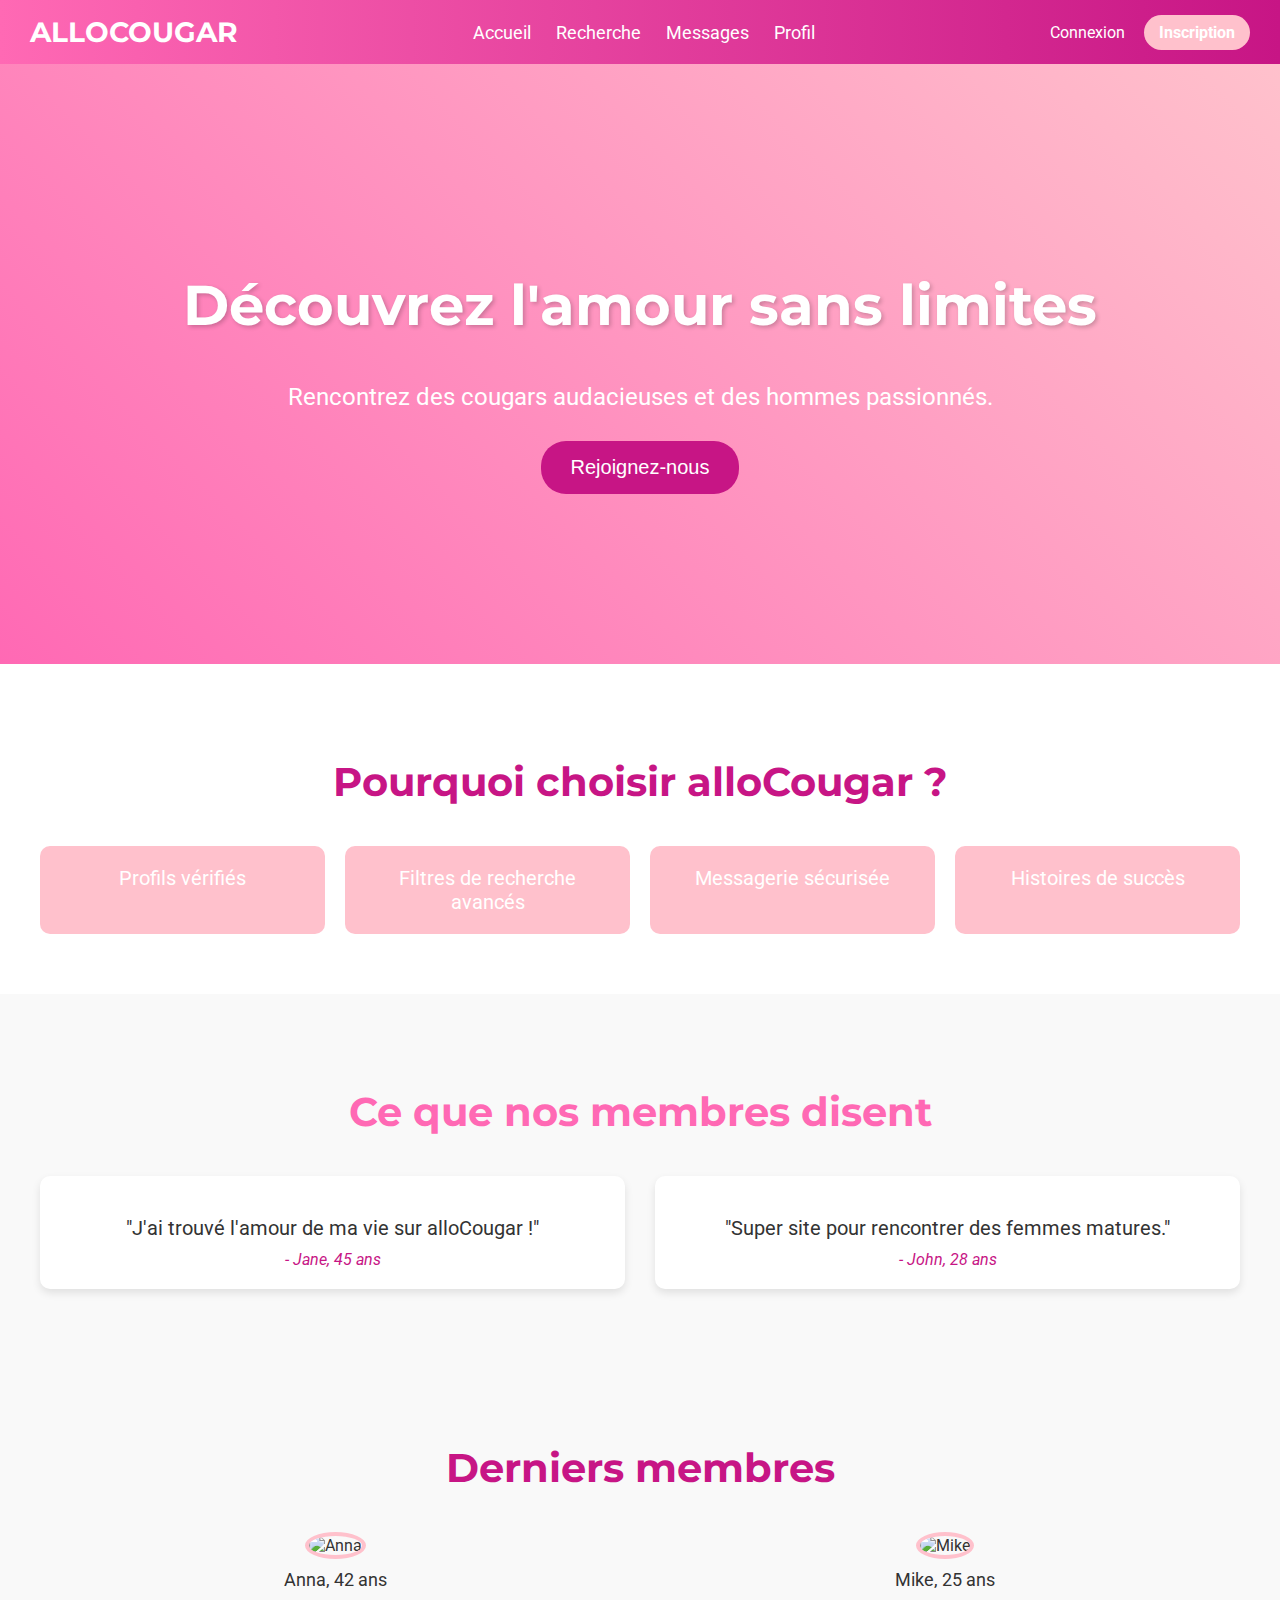
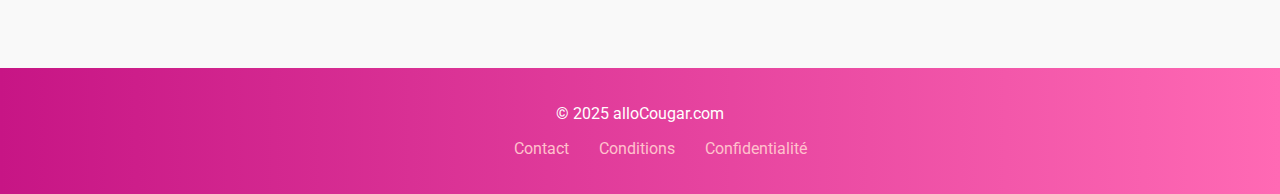
==== commit f9d19d88: "index.html" ====
--- a/index.html
+++ b/index.html
@@ -3,7 +3,7 @@
 <head>
     <meta charset="UTF-8">
     <meta name="viewport" content="width=device-width, initial-scale=1.0">
-    <title>alloCougar - Rencontres Dynamiques</title>
+    <title>alloCougar - Accueil</title>
     <link rel="stylesheet" href="styles.css">
     <link href="https://fonts.googleapis.com/css2?family=Montserrat:wght@700&family=Roboto&display=swap" rel="stylesheet">
 </head>
@@ -12,15 +12,15 @@
         <div class="logo">alloCougar</div>
         <nav>
             <ul>
-                <li><a href="/">Accueil</a></li>
-                <li><a href="/recherche">Recherche</a></li>
-                <li><a href="/messages">Messages</a></li>
-                <li><a href="/profil">Profil</a></li>
+                <li><a href="index.html">Accueil</a></li>
+                <li><a href="recherche.html">Recherche</a></li>
+                <li><a href="messages.html">Messages</a></li>
+                <li><a href="profil.html">Profil</a></li>
             </ul>
         </nav>
         <div class="login-signup">
-            <a href="/connexion">Connexion</a>
-            <a href="/inscription" class="signup-btn">Inscription</a>
+            <a href="connexion.html">Connexion</a>
+            <a href="inscription.html" class="signup-btn">Inscription</a>
         </div>
     </header>
     <main>
@@ -30,37 +30,37 @@
             <button class="hero-btn">Rejoignez-nous</button>
         </section>
         <section class="features">
-            <h2>Pourquoi alloCougar ?</h2>
+            <h2>Pourquoi choisir alloCougar ?</h2>
             <div class="feature-grid">
-                <div class="feature-item">Profils Vérifiés</div>
-                <div class="feature-item">Recherche Intuitive</div>
-                <div class="feature-item">Messagerie Privée</div>
-                <div class="feature-item">Connexions Réelles</div>
+                <div class="feature-item">Profils vérifiés</div>
+                <div class="feature-item">Filtres de recherche avancés</div>
+                <div class="feature-item">Messagerie sécurisée</div>
+                <div class="feature-item">Histoires de succès</div>
             </div>
         </section>
         <section class="testimonials">
-            <h2>Histoires de cœur</h2>
+            <h2>Ce que nos membres disent</h2>
             <div class="testimonial-grid">
                 <div class="testimonial">
-                    <p>"Un site qui change la donne pour les rencontres !"</p>
-                    <cite>- Sophie, 47 ans</cite>
+                    <p>"J'ai trouvé l'amour de ma vie sur alloCougar !"</p>
+                    <cite>- Jane, 45 ans</cite>
                 </div>
                 <div class="testimonial">
-                    <p>"J’ai trouvé ma moitié en quelques clics."</p>
-                    <cite>- Lucas, 29 ans</cite>
+                    <p>"Super site pour rencontrer des femmes matures."</p>
+                    <cite>- John, 28 ans</cite>
                 </div>
             </div>
         </section>
         <section class="latest-members">
-            <h2>Nouveaux visages</h2>
+            <h2>Derniers membres</h2>
             <div class="member-grid">
                 <div class="member">
-                    <img src="membre1.jpg" alt="Membre 1">
-                    <p>Clara, 43 ans</p>
+                    <img src="membre1.jpg" alt="Anna">
+                    <p>Anna, 42 ans</p>
                 </div>
                 <div class="member">
-                    <img src="membre2.jpg" alt="Membre 2">
-                    <p>Tom, 26 ans</p>
+                    <img src="membre2.jpg" alt="Mike">
+                    <p>Mike, 25 ans</p>
                 </div>
             </div>
         </section>
@@ -68,9 +68,9 @@
     <footer>
         <p>© 2025 alloCougar.com</p>
         <ul>
-            <li><a href="/contact">Contact</a></li>
-            <li><a href="/conditions">Conditions</a></li>
-            <li><a href="/confidentialite">Confidentialité</a></li>
+            <li><a href="contact.html">Contact</a></li>
+            <li><a href="conditions.html">Conditions</a></li>
+            <li><a href="confidentialite.html">Confidentialité</a></li>
         </ul>
     </footer>
 </body>
--- a/styles.css
+++ b/styles.css
@@ -140,22 +140,85 @@
     transform: scale(1.05);
 }
 
-.content {
+.testimonials {
+    background-color: #f9f9f9;
     padding: 60px 20px;
     text-align: center;
-    background-color: #fff;
-}
-
-.content h1 {
+}
+
+.testimonials h2 {
     font-family: 'Montserrat', sans-serif;
     font-size: 40px;
     color: #FF69B4;
-    margin-bottom: 20px;
-}
-
-.content p {
+    margin-bottom: 40px;
+}
+
+.testimonial-grid {
+    display: grid;
+    grid-template-columns: repeat(auto-fit, minmax(300px, 1fr));
+    gap: 30px;
+    max-width: 1200px;
+    margin: 0 auto;
+}
+
+.testimonial {
+    background-color: #fff;
+    padding: 20px;
+    border-radius: 10px;
+    box-shadow: 0 4px 8px rgba(0, 0, 0, 0.1);
+}
+
+.testimonial p {
     font-size: 20px;
     color: #333;
+    margin-bottom: 10px;
+}
+
+.testimonial cite {
+    font-style: italic;
+    color: #C71585;
+}
+
+.latest-members {
+    padding: 60px 20px;
+    text-align: center;
+}
+
+.latest-members h2 {
+    font-family: 'Montserrat', sans-serif;
+    font-size: 40px;
+    color: #C71585;
+    margin-bottom: 40px;
+}
+
+.member-grid {
+    display: grid;
+    grid-template-columns: repeat(auto-fit, minmax(200px, 1fr));
+    gap: 20px;
+    max-width: 1200px;
+    margin: 0 auto;
+}
+
+.member {
+    text-align: center;
+}
+
+.member img {
+    width: 180px;
+    height: 180px;
+    border-radius: 50%;
+    border: 4px solid #FFC1CC;
+    transition: transform 0.3s ease;
+}
+
+.member img:hover {
+    transform: scale(1.1);
+}
+
+.member p {
+    font-size: 18px;
+    color: #333;
+    margin-top: 10px;
 }
 
 footer {
@@ -212,10 +275,4 @@
         padding: 10px 20px;
         font-size: 16px;
     }
-    .content h1 {
-        font-size: 32px;
-    }
-    .content p {
-        font-size: 16px;
-    }
-}
+}
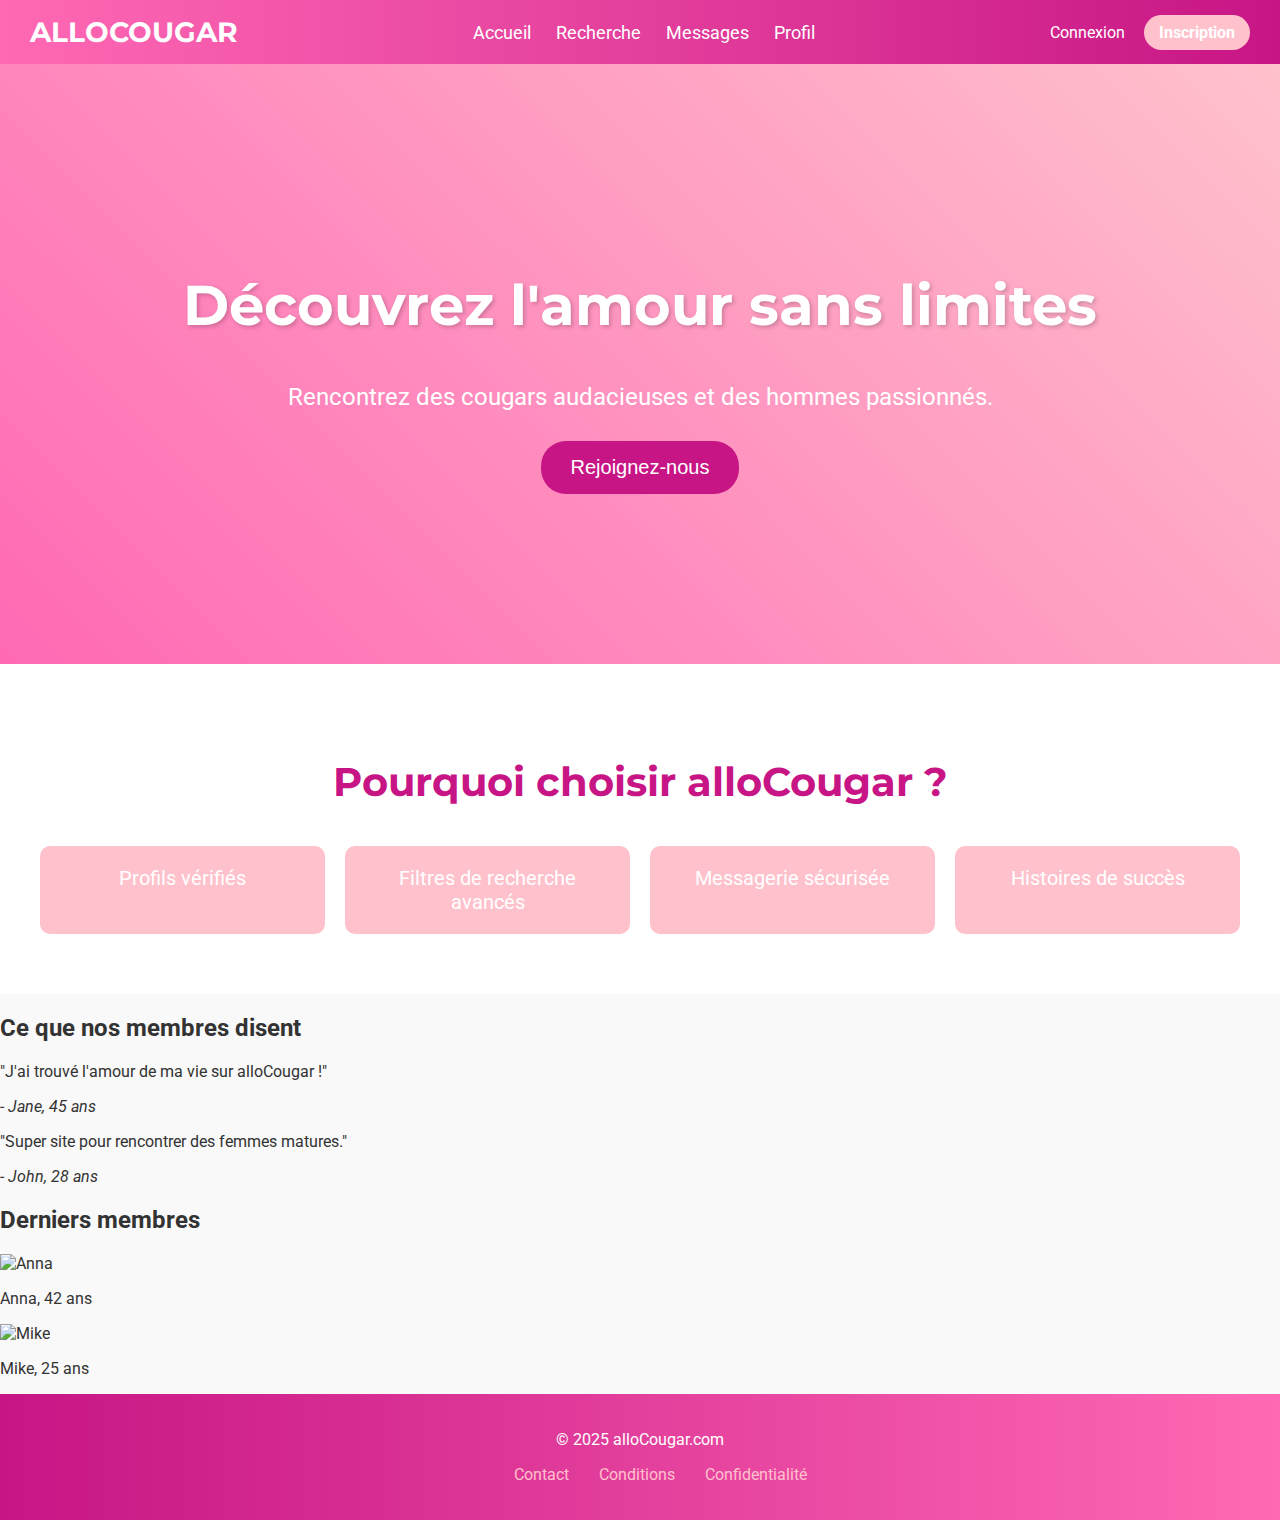
==== commit e3e2f538: "index.html" ====
--- a/index.html
+++ b/index.html
@@ -32,10 +32,18 @@
         <section class="features">
             <h2>Pourquoi choisir alloCougar ?</h2>
             <div class="feature-grid">
-                <div class="feature-item">Profils vérifiés</div>
-                <div class="feature-item">Filtres de recherche avancés</div>
-                <div class="feature-item">Messagerie sécurisée</div>
-                <div class="feature-item">Histoires de succès</div>
+                <div class="feature-item">
+                    <span>Profils vérifiés</span>
+                </div>
+                <div class="feature-item">
+                    <span>Filtres de recherche avancés</span>
+                </div>
+                <div class="feature-item">
+                    <span>Messagerie sécurisée</span>
+                </div>
+                <div class="feature-item">
+                    <span>Histoires de succès</span>
+                </div>
             </div>
         </section>
         <section class="testimonials">
--- a/styles.css
+++ b/styles.css
@@ -140,85 +140,22 @@
     transform: scale(1.05);
 }
 
-.testimonials {
-    background-color: #f9f9f9;
+.content {
     padding: 60px 20px;
     text-align: center;
-}
-
-.testimonials h2 {
+    background-color: #fff;
+}
+
+.content h1 {
     font-family: 'Montserrat', sans-serif;
     font-size: 40px;
     color: #FF69B4;
-    margin-bottom: 40px;
-}
-
-.testimonial-grid {
-    display: grid;
-    grid-template-columns: repeat(auto-fit, minmax(300px, 1fr));
-    gap: 30px;
-    max-width: 1200px;
-    margin: 0 auto;
-}
-
-.testimonial {
-    background-color: #fff;
-    padding: 20px;
-    border-radius: 10px;
-    box-shadow: 0 4px 8px rgba(0, 0, 0, 0.1);
-}
-
-.testimonial p {
+    margin-bottom: 20px;
+}
+
+.content p {
     font-size: 20px;
     color: #333;
-    margin-bottom: 10px;
-}
-
-.testimonial cite {
-    font-style: italic;
-    color: #C71585;
-}
-
-.latest-members {
-    padding: 60px 20px;
-    text-align: center;
-}
-
-.latest-members h2 {
-    font-family: 'Montserrat', sans-serif;
-    font-size: 40px;
-    color: #C71585;
-    margin-bottom: 40px;
-}
-
-.member-grid {
-    display: grid;
-    grid-template-columns: repeat(auto-fit, minmax(200px, 1fr));
-    gap: 20px;
-    max-width: 1200px;
-    margin: 0 auto;
-}
-
-.member {
-    text-align: center;
-}
-
-.member img {
-    width: 180px;
-    height: 180px;
-    border-radius: 50%;
-    border: 4px solid #FFC1CC;
-    transition: transform 0.3s ease;
-}
-
-.member img:hover {
-    transform: scale(1.1);
-}
-
-.member p {
-    font-size: 18px;
-    color: #333;
-    margin-top: 10px;
 }
 
 footer {
@@ -275,4 +212,10 @@
         padding: 10px 20px;
         font-size: 16px;
     }
-}
+    .content h1 {
+        font-size: 32px;
+    }
+    .content p {
+        font-size: 16px;
+    }
+}
